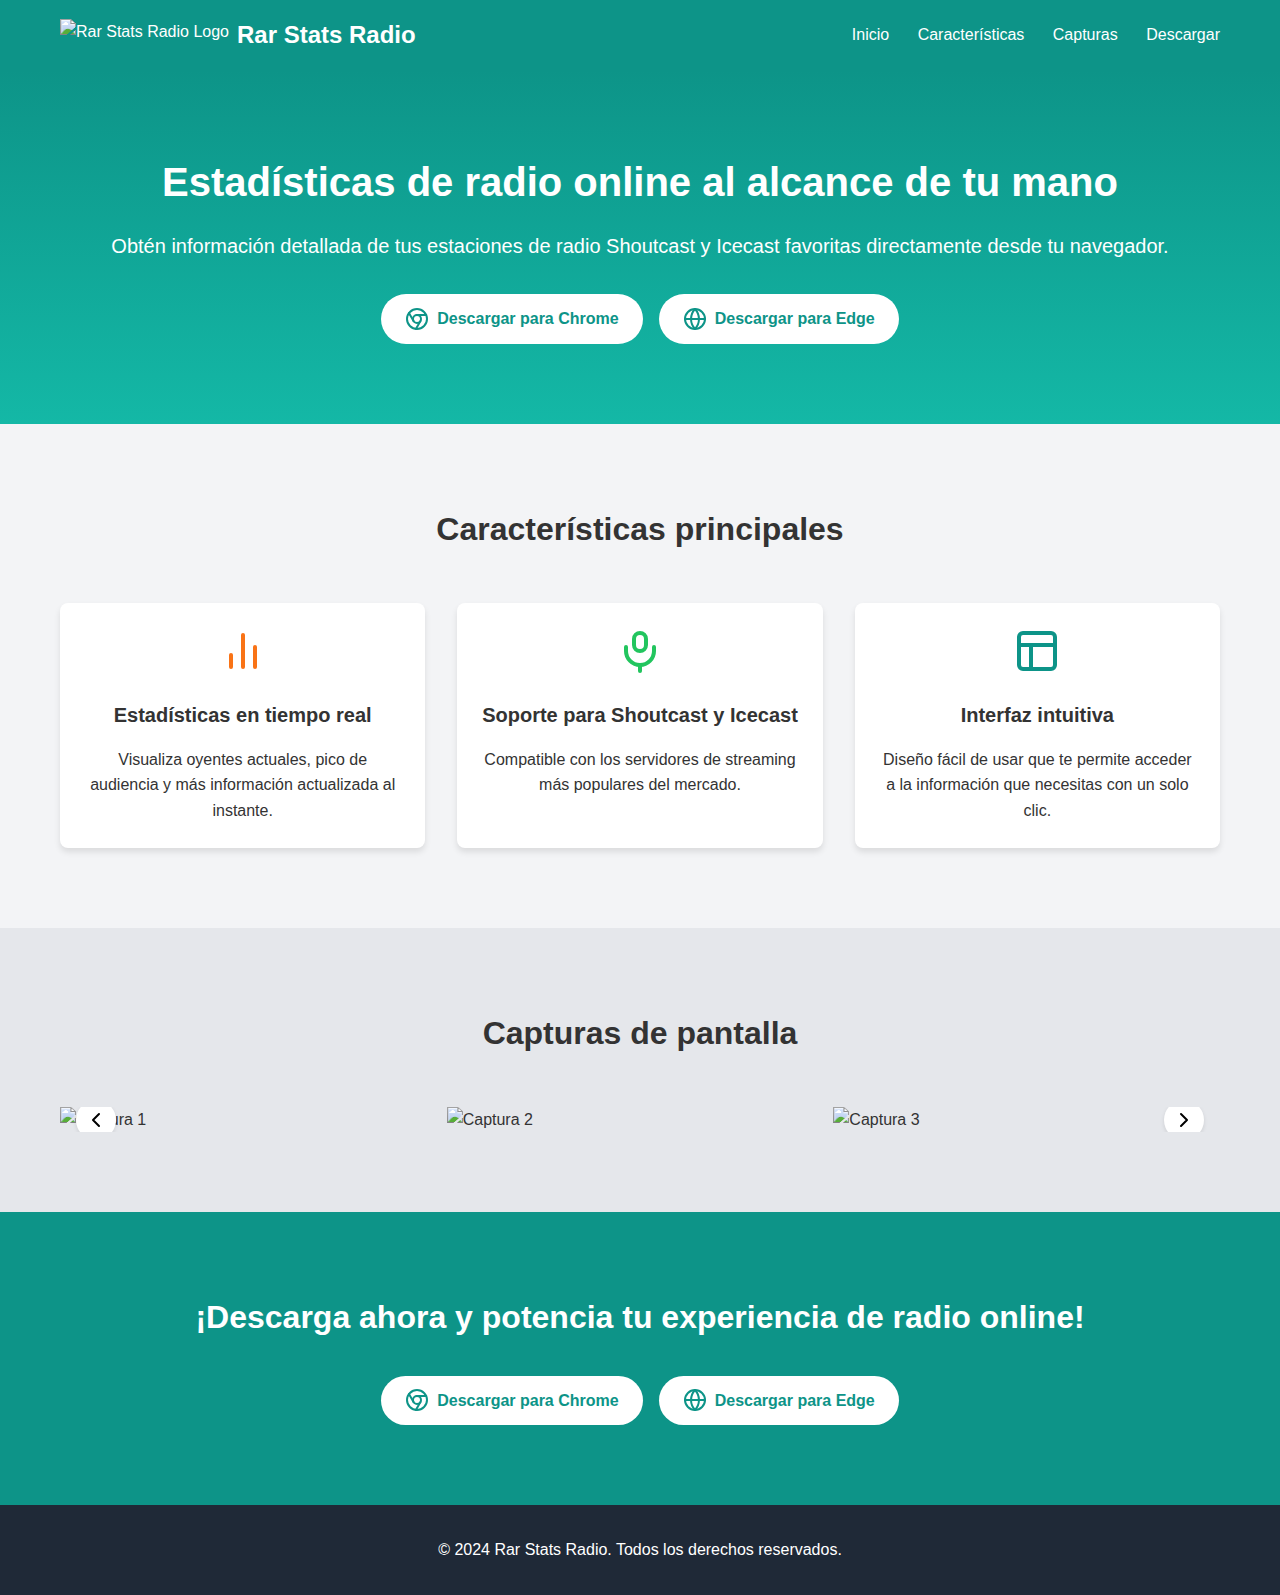
==== extensiones/rarstatsradio/index.html @ f7bf7144 "Create index.html" ====
<!DOCTYPE html>
<html lang="es">
<head>
    <meta charset="UTF-8">
    <meta name="viewport" content="width=device-width, initial-scale=1.0">
    <title>Rar Stats Radio</title>
    <style>
        /* Reset y estilos generales */
        * {
            margin: 0;
            padding: 0;
            box-sizing: border-box;
        }
        body {
            font-family: Arial, sans-serif;
            line-height: 1.6;
            color: #333;
            background-color: #f3f4f6;
        }
        .container {
            width: 100%;
            max-width: 1200px;
            margin: 0 auto;
            padding: 0 20px;
        }

        /* Header */
        header {
            background-color: #0d9488;
            color: white;
            padding: 1rem 0;
        }
        .header-content {
            display: flex;
            justify-content: space-between;
            align-items: center;
        }
        .logo-container {
            display: flex;
            align-items: center;
        }
        .logo-container img {
            height: 32px;
            margin-right: 0.5rem;
        }
        .logo-container h1 {
            font-size: 1.5rem;
            font-weight: bold;
        }
        nav a {
            color: white;
            text-decoration: none;
            margin-left: 1.5rem;
        }
        nav a:hover {
            color: #99f6e4;
        }

        /* Hero section */
        #inicio {
            background: linear-gradient(to bottom, #0d9488, #14b8a6);
            color: white;
            padding: 5rem 0;
            text-align: center;
        }
        #inicio h2 {
            font-size: 2.5rem;
            margin-bottom: 1rem;
        }
        #inicio p {
            font-size: 1.25rem;
            margin-bottom: 2rem;
        }
        .cta-buttons {
            display: flex;
            justify-content: center;
            gap: 1rem;
        }
        .cta-button {
            background-color: white;
            color: #0d9488;
            padding: 0.75rem 1.5rem;
            border-radius: 9999px;
            text-decoration: none;
            font-weight: bold;
            display: inline-flex;
            align-items: center;
            transition: background-color 0.3s;
        }
        .cta-button:hover {
            background-color: #ccfbf1;
        }
        .cta-button svg {
            margin-right: 0.5rem;
        }

        /* Características */
        #caracteristicas {
            padding: 5rem 0;
        }
        #caracteristicas h2 {
            font-size: 2rem;
            text-align: center;
            margin-bottom: 3rem;
        }
        .features-grid {
            display: grid;
            grid-template-columns: repeat(auto-fit, minmax(250px, 1fr));
            gap: 2rem;
        }
        .feature {
            background-color: white;
            padding: 1.5rem;
            border-radius: 0.5rem;
            box-shadow: 0 4px 6px rgba(0, 0, 0, 0.1);
            text-align: center;
        }
        .feature svg {
            width: 48px;
            height: 48px;
            margin: 0 auto 1rem;
        }
        .feature h3 {
            font-size: 1.25rem;
            margin-bottom: 1rem;
        }

        /* Capturas de pantalla */
        #capturas {
            background-color: #e5e7eb;
            padding: 5rem 0;
        }
        #capturas h2 {
            font-size: 2rem;
            text-align: center;
            margin-bottom: 3rem;
        }
        .slider {
            position: relative;
            overflow: hidden;
        }
        .slider-container {
            display: flex;
            transition: transform 0.5s ease-in-out;
        }
        .slider-container img {
            width: 100%;
            height: auto;
            object-fit: cover;
        }
        .slider-button {
            position: absolute;
            top: 50%;
            transform: translateY(-50%);
            background-color: white;
            border: none;
            border-radius: 50%;
            width: 40px;
            height: 40px;
            display: flex;
            align-items: center;
            justify-content: center;
            cursor: pointer;
            box-shadow: 0 2px 4px rgba(0, 0, 0, 0.1);
        }
        .slider-button.prev {
            left: 1rem;
        }
        .slider-button.next {
            right: 1rem;
        }

        /* Descargar */
        #descargar {
            background-color: #0d9488;
            color: white;
            padding: 5rem 0;
            text-align: center;
        }
        #descargar h2 {
            font-size: 2rem;
            margin-bottom: 2rem;
        }

        /* Footer */
        footer {
            background-color: #1f2937;
            color: white;
            padding: 2rem 0;
            text-align: center;
        }

        /* Responsive */
        @media (max-width: 768px) {
            .header-content {
                flex-direction: column;
                align-items: flex-start;
            }
            nav {
                margin-top: 1rem;
            }
            nav a {
                display: block;
                margin: 0.5rem 0;
            }
            .cta-buttons {
                flex-direction: column;
            }
            .cta-button {
                width: 100%;
            }
        }
    </style>
</head>
<body>
    <header>
        <div class="container header-content">
            <div class="logo-container">
                <img src="https://hebbkx1anhila5yf.public.blob.vercel-storage.com/logo-8d2J0BtPZ3LcamYcf8UUmVhl7rwET6.png" alt="Rar Stats Radio Logo">
                <h1>Rar Stats Radio</h1>
            </div>
            <nav>
                <a href="#inicio">Inicio</a>
                <a href="#caracteristicas">Características</a>
                <a href="#capturas">Capturas</a>
                <a href="#descargar">Descargar</a>
            </nav>
        </div>
    </header>

    <main>
        <section id="inicio">
            <div class="container">
                <h2>Estadísticas de radio online al alcance de tu mano</h2>
                <p>Obtén información detallada de tus estaciones de radio Shoutcast y Icecast favoritas directamente desde tu navegador.</p>
                <div class="cta-buttons">
                    <a href="#" class="cta-button">
                        <svg xmlns="http://www.w3.org/2000/svg" width="24" height="24" viewBox="0 0 24 24" fill="none" stroke="currentColor" stroke-width="2" stroke-linecap="round" stroke-linejoin="round"><circle cx="12" cy="12" r="10"/><circle cx="12" cy="12" r="4"/><line x1="21.17" y1="8" x2="12" y2="8"/><line x1="3.95" y1="6.06" x2="8.54" y2="14"/><line x1="10.88" y1="21.94" x2="15.46" y2="14"/></svg>
                        Descargar para Chrome
                    </a>
                    <a href="#" class="cta-button">
                        <svg xmlns="http://www.w3.org/2000/svg" width="24" height="24" viewBox="0 0 24 24" fill="none" stroke="currentColor" stroke-width="2" stroke-linecap="round" stroke-linejoin="round"><circle cx="12" cy="12" r="10"/><line x1="2" y1="12" x2="22" y2="12"/><path d="M12 2a15.3 15.3 0 0 1 4 10 15.3 15.3 0 0 1-4 10 15.3 15.3 0 0 1-4-10 15.3 15.3 0 0 1 4-10z"/></svg>
                        Descargar para Edge
                    </a>
                </div>
            </div>
        </section>

        <section id="caracteristicas">
            <div class="container">
                <h2>Características principales</h2>
                <div class="features-grid">
                    <div class="feature">
                        <svg xmlns="http://www.w3.org/2000/svg" width="24" height="24" viewBox="0 0 24 24" fill="none" stroke="#f97316" stroke-width="2" stroke-linecap="round" stroke-linejoin="round"><line x1="18" y1="20" x2="18" y2="10"/><line x1="12" y1="20" x2="12" y2="4"/><line x1="6" y1="20" x2="6" y2="14"/></svg>
                        <h3>Estadísticas en tiempo real</h3>
                        <p>Visualiza oyentes actuales, pico de audiencia y más información actualizada al instante.</p>
                    </div>
                    <div class="feature">
                        <svg xmlns="http://www.w3.org/2000/svg" width="24" height="24" viewBox="0 0 24 24" fill="none" stroke="#22c55e" stroke-width="2" stroke-linecap="round" stroke-linejoin="round"><path d="M12 12a3 3 0 0 0 3-3V6a3 3 0 0 0-6 0v3a3 3 0 0 0 3 3Z"/><path d="M19 10v2a7 7 0 0 1-14 0v-2"/><line x1="12" y1="19" x2="12" y2="22"/></svg>
                        <h3>Soporte para Shoutcast y Icecast</h3>
                        <p>Compatible con los servidores de streaming más populares del mercado.</p>
                    </div>
                    <div class="feature">
                        <svg xmlns="http://www.w3.org/2000/svg" width="24" height="24" viewBox="0 0 24 24" fill="none" stroke="#0d9488" stroke-width="2" stroke-linecap="round" stroke-linejoin="round"><rect x="3" y="3" width="18" height="18" rx="2" ry="2"/><line x1="3" y1="9" x2="21" y2="9"/><line x1="9" y1="21" x2="9" y2="9"/></svg>
                        <h3>Interfaz intuitiva</h3>
                        <p>Diseño fácil de usar que te permite acceder a la información que necesitas con un solo clic.</p>
                    </div>
                </div>
            </div>
        </section>

        <section id="capturas">
            <div class="container">
                <h2>Capturas de pantalla</h2>
                <div class="slider">
                    <div class="slider-container">
                        <img src="/placeholder.svg?height=400&width=600" alt="Captura 1">
                        <img src="/placeholder.svg?height=400&width=600" alt="Captura 2">
                        <img src="/placeholder.svg?height=400&width=600" alt="Captura 3">
                    </div>
                    <button class="slider-button prev">
                        <svg xmlns="http://www.w3.org/2000/svg" width="24" height="24" viewBox="0 0 24 24" fill="none" stroke="currentColor" stroke-width="2" stroke-linecap="round" stroke-linejoin="round"><polyline points="15 18 9 12 15 6"/></svg>
                    </button>
                    <button class="slider-button next">
                        <svg xmlns="http://www.w3.org/2000/svg" width="24" height="24" viewBox="0 0 24 24" fill="none" stroke="currentColor" stroke-width="2" stroke-linecap="round" stroke-linejoin="round"><polyline points="9 18 15 12 9 6"/></svg>
                    </button>
                </div>
            </div>
        </section>

        <section id="descargar">
            <div class="container">
                <h2>¡Descarga ahora y potencia tu experiencia de radio online!</h2>
                <div class="cta-buttons">
                    <a href="#" class="cta-button">
                        <svg xmlns="http://www.w3.org/2000/svg" width="24" height="24" viewBox="0 0 24 24" fill="none" stroke="currentColor" stroke-width="2" stroke-linecap="round" stroke-linejoin="round"><circle cx="12" cy="12" r="10"/><circle cx="12" cy="12" r="4"/><line x1="21.17" y1="8" x2="12" y2="8"/><line x1="3.95" y1="6.06" x2="8.54" y2="14"/><line x1="10.88" y1="21.94" x2="15.46" y2="14"/></svg>
                        Descargar para Chrome
                    </a>
                    <a href="#" class="cta-button">
                        <svg xmlns="http://www.w3.org/2000/svg" width="24" height="24" viewBox="0 0 24 24" fill="none" stroke="currentColor" stroke-width="2" stroke-linecap="round" stroke-linejoin="round"><circle cx="12" cy="12" r="10"/><line x1="2" y1="12" x2="22" y2="12"/><path d="M12 2a15.3 15.3 0 0 1 4 10 15.3 15.3 0 0 1-4 10 15.3 15.3 0 0 1-4-10 15.3 15.3 0 0 1 4-10z"/></svg>
                        Descargar para Edge
                    
                    </a>
                </div>
            </div>
        </section>
    </main>

    <footer>
        <div class="container">
            <p>&copy; 2024 Rar Stats Radio. Todos los derechos reservados.</p>
        </div>
    </footer>

    <script>
        // Slider functionality
        const sliderContainer = document.querySelector('.slider-container');
        const prevButton = document.querySelector('.slider-button.prev');
        const nextButton = document.querySelector('.slider-button.next');
        let currentSlide = 0;
        const totalSlides = document.querySelectorAll('.slider-container img').length;

        function updateSlider() {
            sliderContainer.style.transform = `translateX(-${currentSlide * 100}%)`;
        }

        prevButton.addEventListener('click', () => {
            currentSlide = (currentSlide - 1 + totalSlides) % totalSlides;
            updateSlider();
        });

        nextButton.addEventListener('click', () => {
            currentSlide = (currentSlide + 1) % totalSlides;
            updateSlider();
        });

        // Auto-slide
        setInterval(() => {
            currentSlide = (currentSlide + 1) % totalSlides;
            updateSlider();
        }, 5000);
    </script>
</body>
</html>
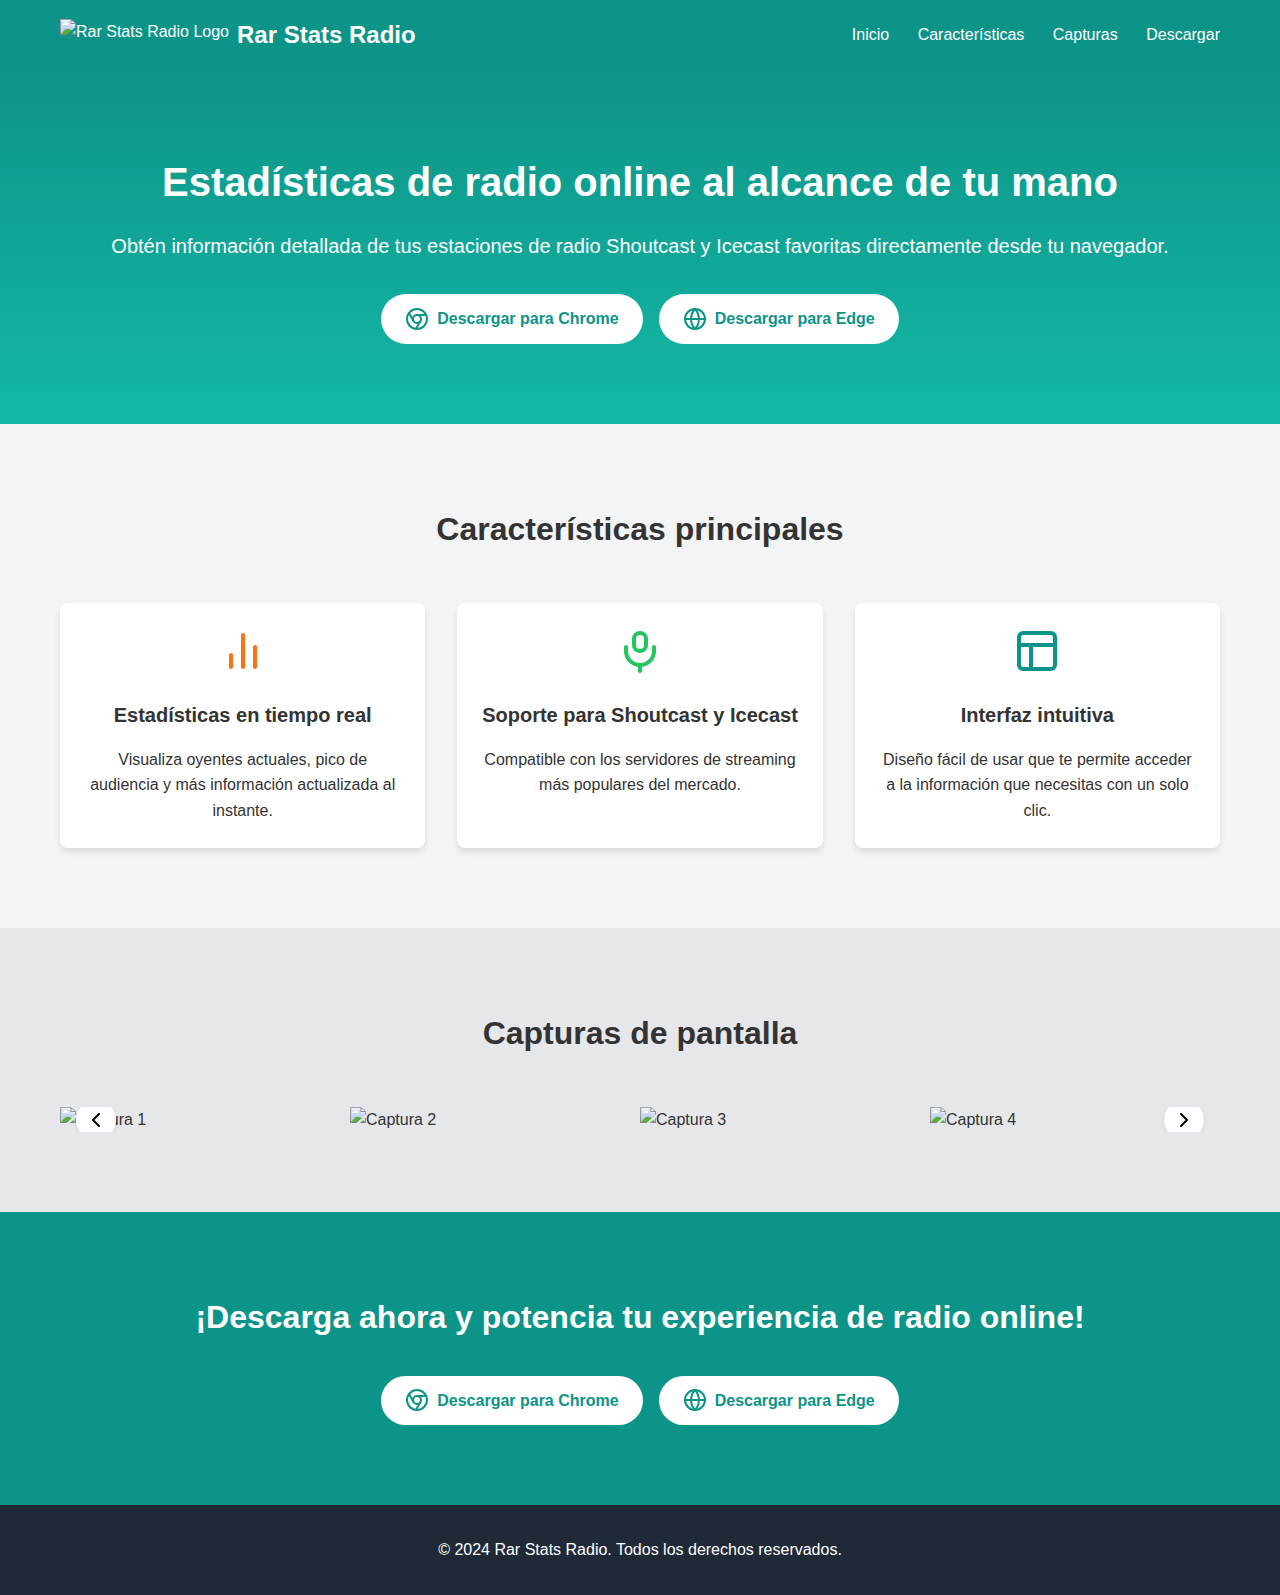
==== commit 0abdb077: "Update index.html" ====
--- a/extensiones/rarstatsradio/index.html
+++ b/extensiones/rarstatsradio/index.html
@@ -274,9 +274,10 @@
                 <h2>Capturas de pantalla</h2>
                 <div class="slider">
                     <div class="slider-container">
-                        <img src="/placeholder.svg?height=400&width=600" alt="Captura 1">
-                        <img src="/placeholder.svg?height=400&width=600" alt="Captura 2">
-                        <img src="/placeholder.svg?height=400&width=600" alt="Captura 3">
+                        <img src="/Diapositiva1.PNG?height=400&width=600" alt="Captura 1">
+                        <img src="/Diapositiva2.PNG?height=400&width=600" alt="Captura 2">
+                        <img src="/Diapositiva3.PNG?height=400&width=600" alt="Captura 3">
+                        <img src="/Diapositiva4.PNG?height=400&width=600" alt="Captura 4">
                     </div>
                     <button class="slider-button prev">
                         <svg xmlns="http://www.w3.org/2000/svg" width="24" height="24" viewBox="0 0 24 24" fill="none" stroke="currentColor" stroke-width="2" stroke-linecap="round" stroke-linejoin="round"><polyline points="15 18 9 12 15 6"/></svg>
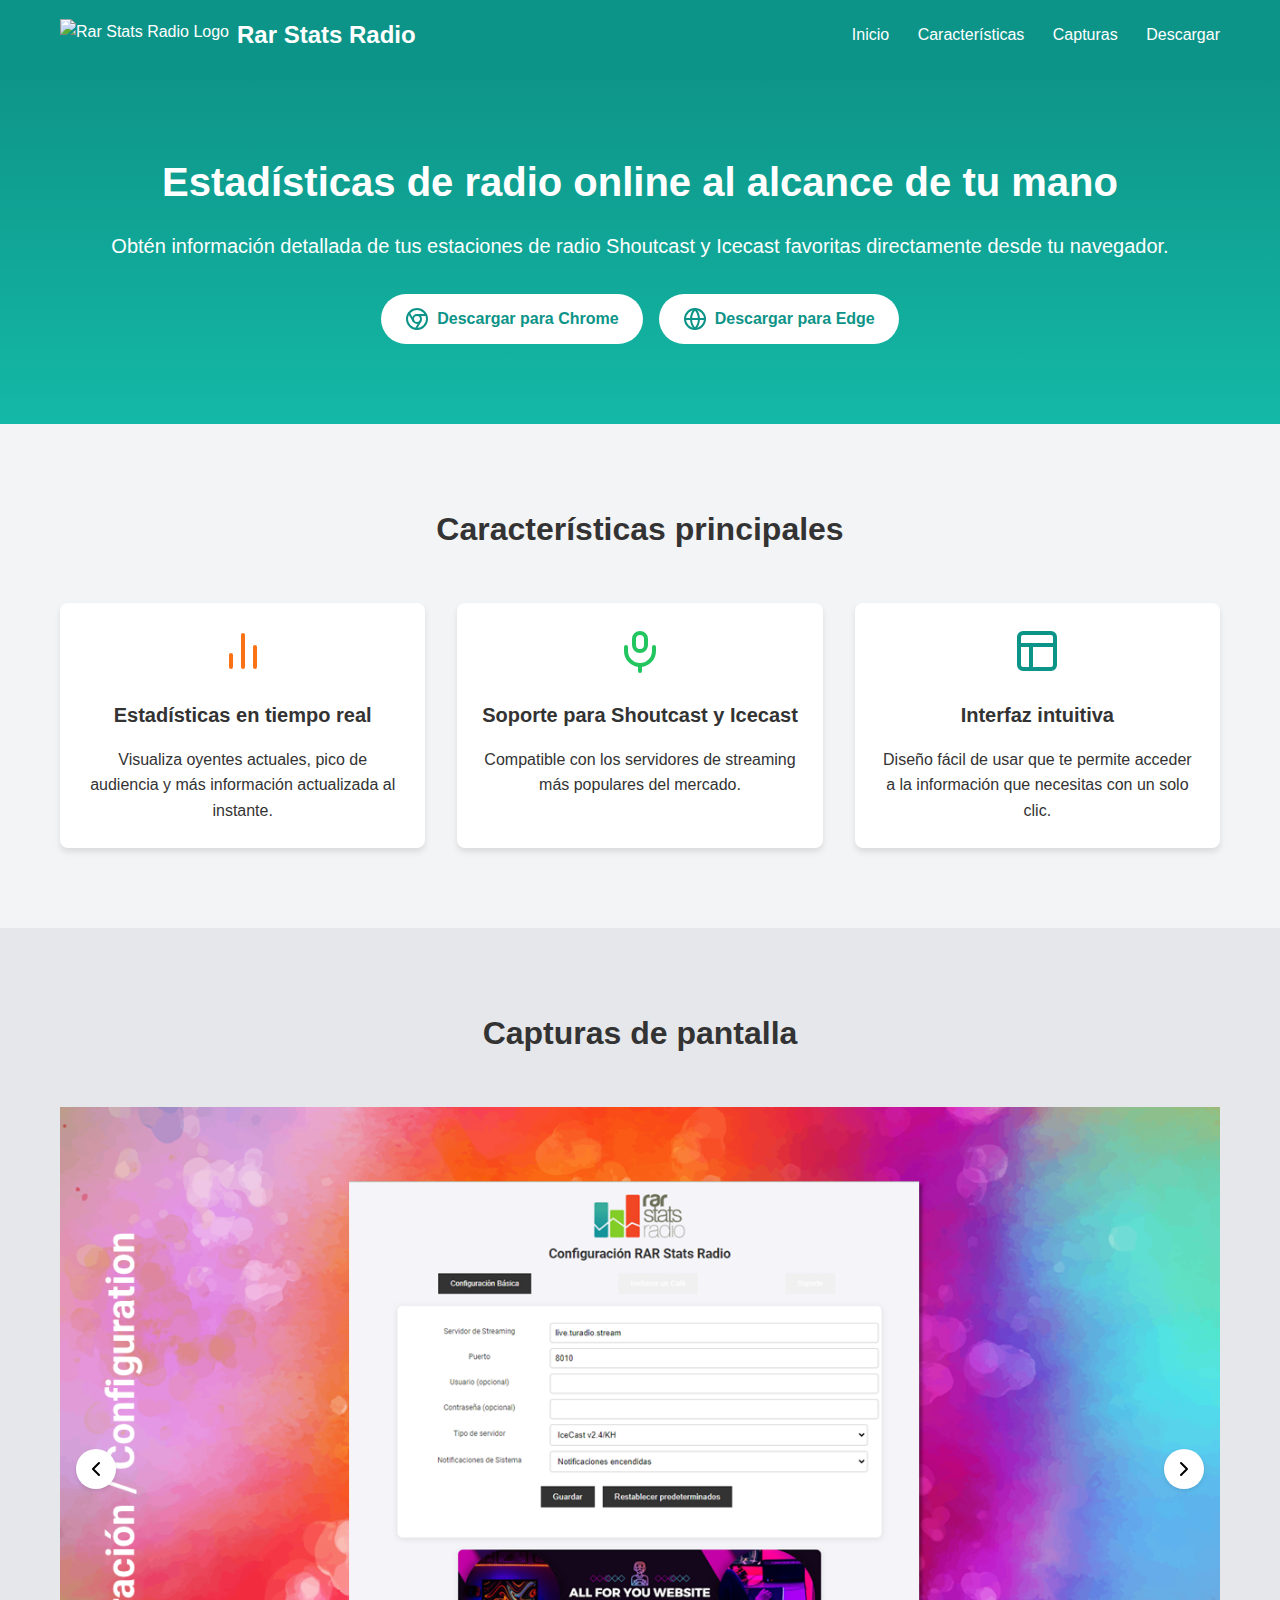
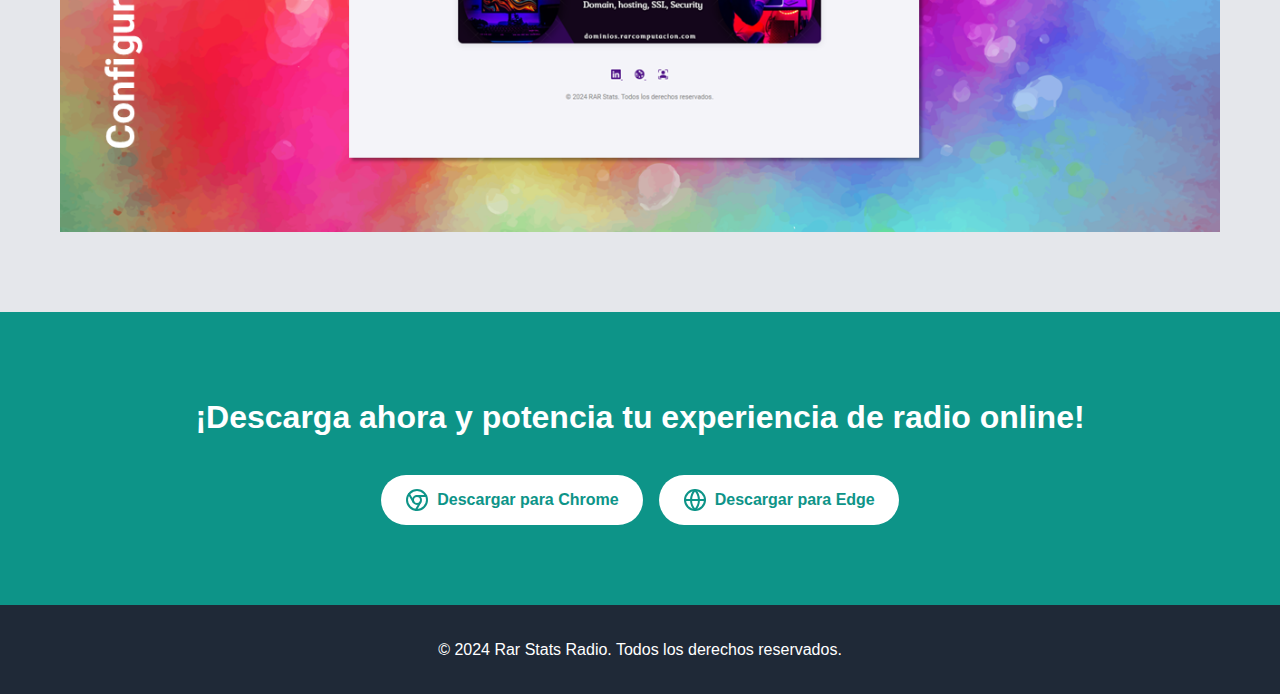
==== commit 840c64ac: "Update index.html" ====
--- a/extensiones/rarstatsradio/index.html
+++ b/extensiones/rarstatsradio/index.html
@@ -274,10 +274,10 @@
                 <h2>Capturas de pantalla</h2>
                 <div class="slider">
                     <div class="slider-container">
-                        <img src="/Diapositiva1.PNG?height=400&width=600" alt="Captura 1">
-                        <img src="/Diapositiva2.PNG?height=400&width=600" alt="Captura 2">
-                        <img src="/Diapositiva3.PNG?height=400&width=600" alt="Captura 3">
-                        <img src="/Diapositiva4.PNG?height=400&width=600" alt="Captura 4">
+                        <img src="Diapositiva1.PNG?height=400&width=600" alt="Captura 1">
+                        <img src="Diapositiva2.PNG?height=400&width=600" alt="Captura 2">
+                        <img src="Diapositiva3.PNG?height=400&width=600" alt="Captura 3">
+                        <img src="Diapositiva4.PNG?height=400&width=600" alt="Captura 4">
                     </div>
                     <button class="slider-button prev">
                         <svg xmlns="http://www.w3.org/2000/svg" width="24" height="24" viewBox="0 0 24 24" fill="none" stroke="currentColor" stroke-width="2" stroke-linecap="round" stroke-linejoin="round"><polyline points="15 18 9 12 15 6"/></svg>
